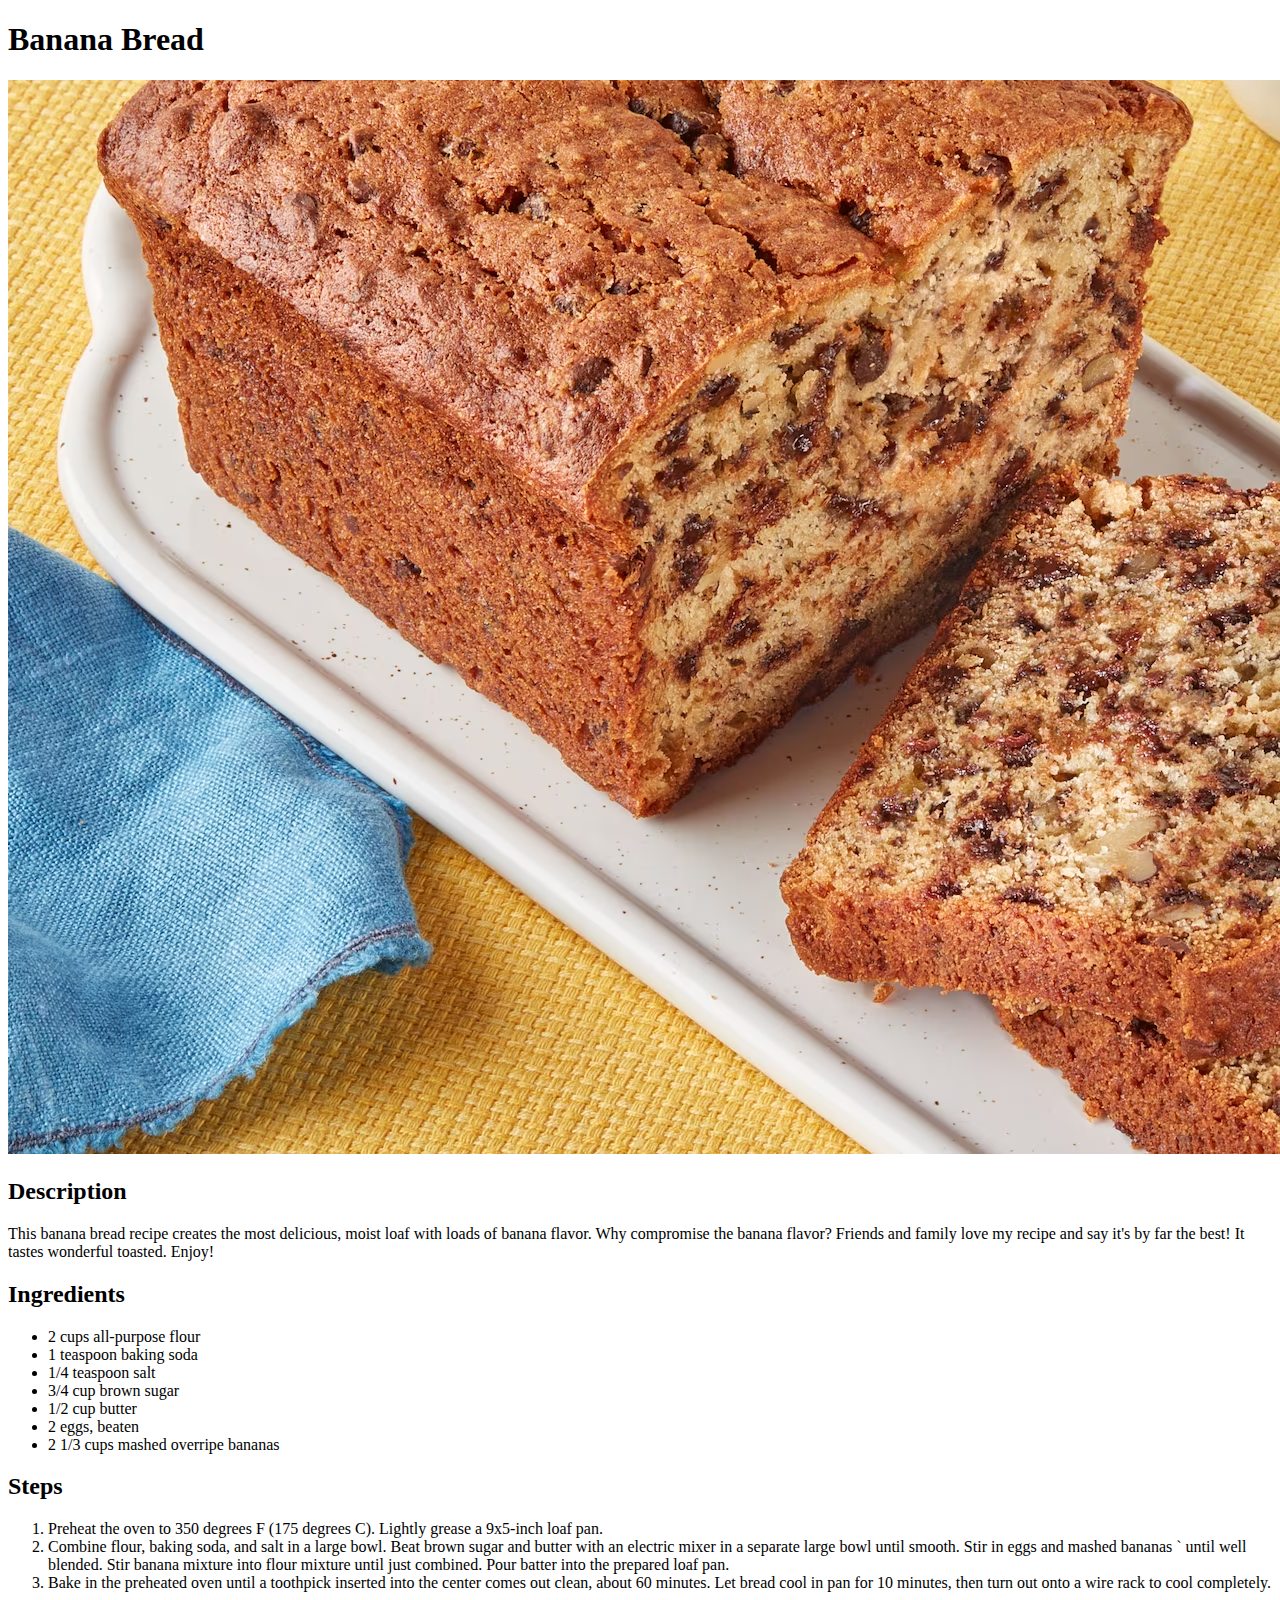
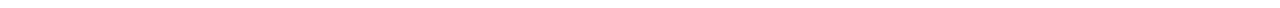
==== recipes/banana-bread.html @ 0f18b79c "Add Banana Bread Page" ====
<!DOCTYPE html>
<html lang="en">
<head>
    <meta charset="UTF-8">
    <meta http-equiv="X-UA-Compatible" content="IE=edge">
    <meta name="viewport" content="width=device-width, initial-scale=1.0">
    <title>Banana Bread</title>
</head>
<body>
    <h1>Banana Bread</h1>
    <img src="../images/banana-bread.jpg" alt="An image of Banan Bread">
    <h2>Description</h2>
    <p>This banana bread recipe creates the most delicious,
        moist loaf with loads of banana flavor. Why 
        compromise the banana flavor? Friends 
        and family love my recipe and say it's by 
        far the best! It tastes wonderful toasted. Enjoy!</p>
    <h2>Ingredients</h2>
    <ul>
        <li>2 cups all-purpose flour</li>
        <li>1 teaspoon baking soda</li>
        <li>1/4 teaspoon salt</li>
        <li>3/4 cup brown sugar</li>
        <li>1/2 cup butter</li>
        <li>2 eggs, beaten</li>
        <li>2 1/3 cups mashed overripe bananas</li>
    </ul>
    <h2>Steps</h2>
    <ol>
        <li>Preheat the oven to 350 degrees F (175 degrees C). 
            Lightly grease a 9x5-inch loaf pan.</li>
        <li>Combine flour, baking soda, and salt in a large bowl.
            Beat brown sugar and butter with an electric mixer in a separate 
            large bowl until smooth. Stir in eggs and mashed bananas `
            until well blended. Stir banana mixture into flour mixture until just combined.
            Pour batter into the prepared loaf pan.</li>
        <li>Bake in the preheated oven until a toothpick inserted
            into the center comes out clean, about 60 minutes. 
            Let bread cool in pan for 10 minutes, then turn out onto a 
            wire rack to cool completely.</li>
    </ol>
</body>
</html>
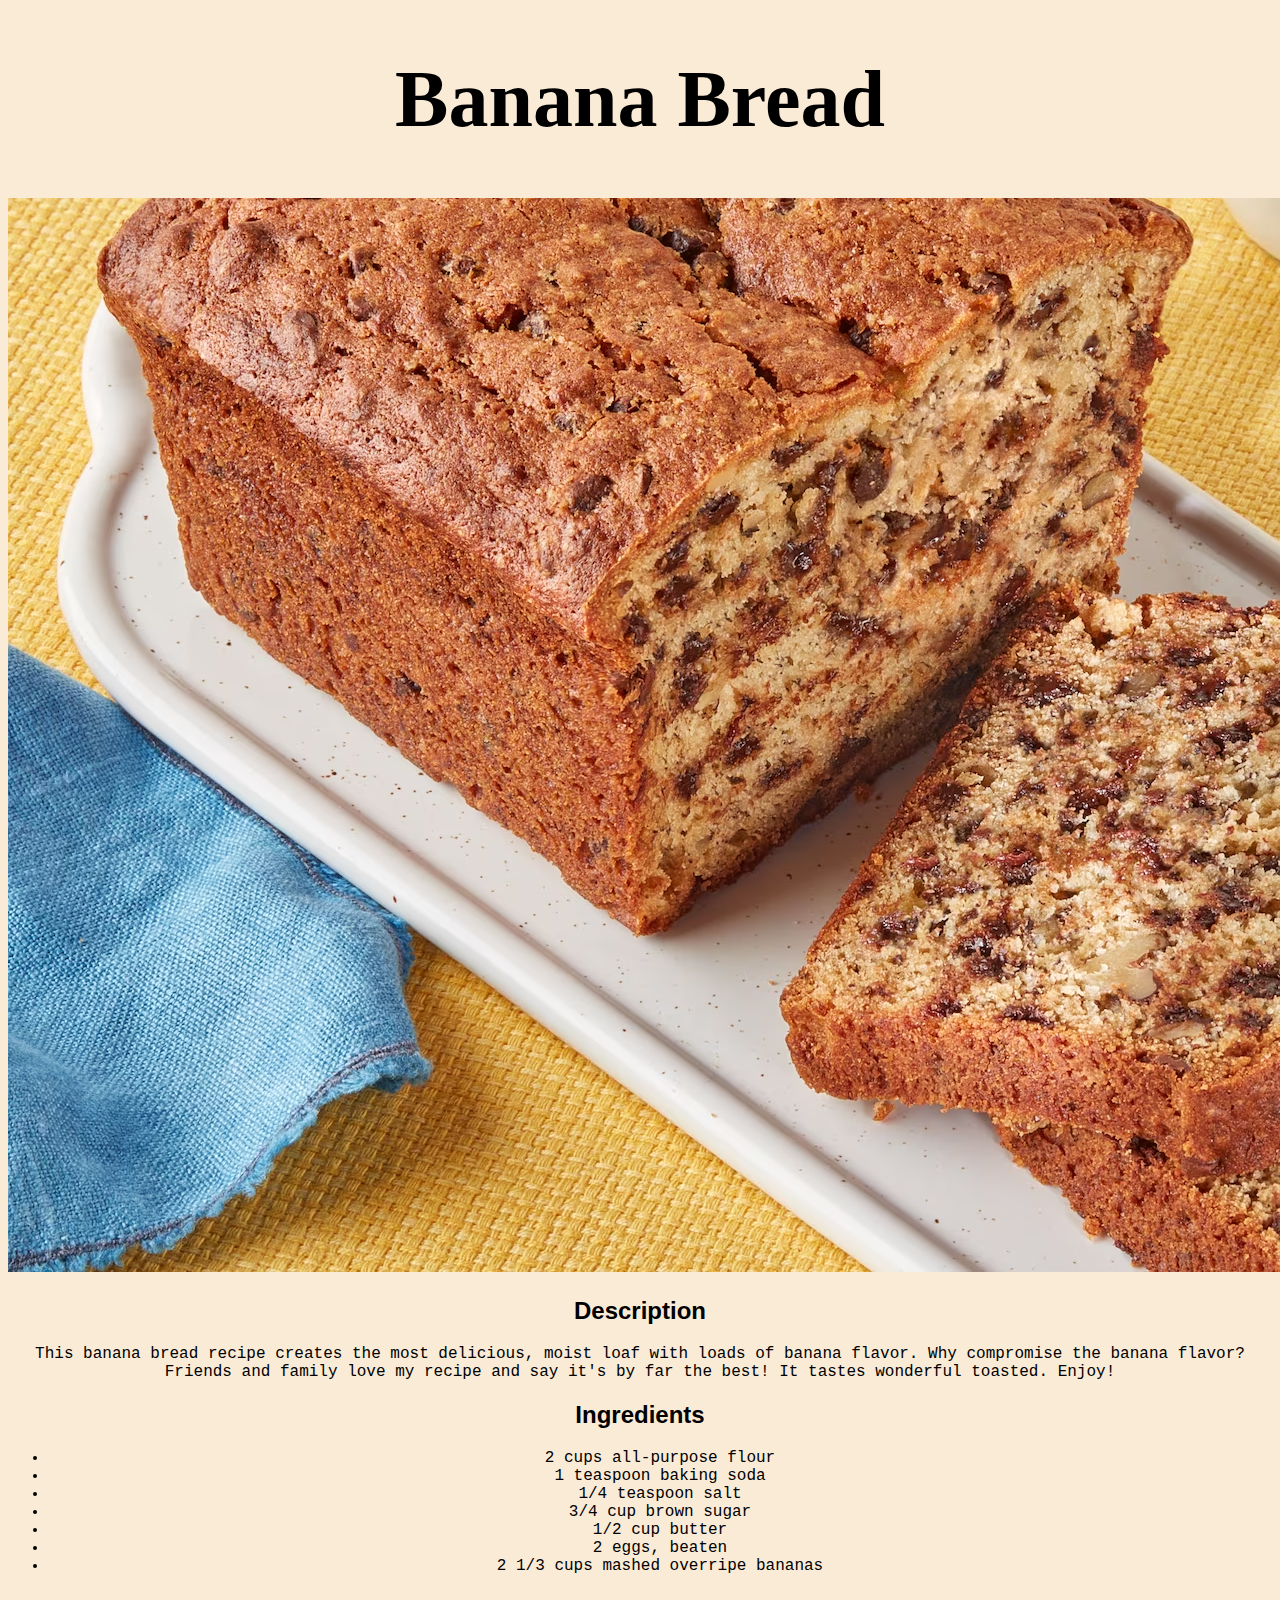
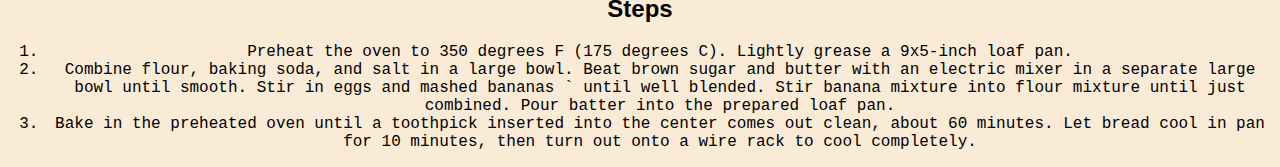
==== commit 368913e0: "update to add css to site" ====
--- a/recipes/banana-bread.html
+++ b/recipes/banana-bread.html
@@ -1,13 +1,14 @@
 <!DOCTYPE html>
 <html lang="en">
 <head>
+    <link rel="stylesheet" href="../style.css">
     <meta charset="UTF-8">
     <meta http-equiv="X-UA-Compatible" content="IE=edge">
     <meta name="viewport" content="width=device-width, initial-scale=1.0">
     <title>Banana Bread</title>
 </head>
 <body>
-    <h1>Banana Bread</h1>
+    <h1 class="title">Banana Bread</h1>
     <img src="../images/banana-bread.jpg" alt="An image of Banan Bread">
     <h2>Description</h2>
     <p>This banana bread recipe creates the most delicious,
--- a/style.css
+++ b/style.css
@@ -0,0 +1,16 @@
+* {
+    background-color: antiquewhite;
+    text-align: center;
+    font-family: 'Courier New', Courier, monospace;
+}
+
+h2 {
+    font-family: 'Lucida Sans', 'Lucida Sans Regular', 'Lucida Grande', 'Lucida Sans Unicode', Geneva, Verdana, sans-serif;
+}
+
+.title {
+    font-weight: bold;
+    font-size:80px;
+    font-family: Georgia, 'Times New Roman', Times, serif;
+}
+
